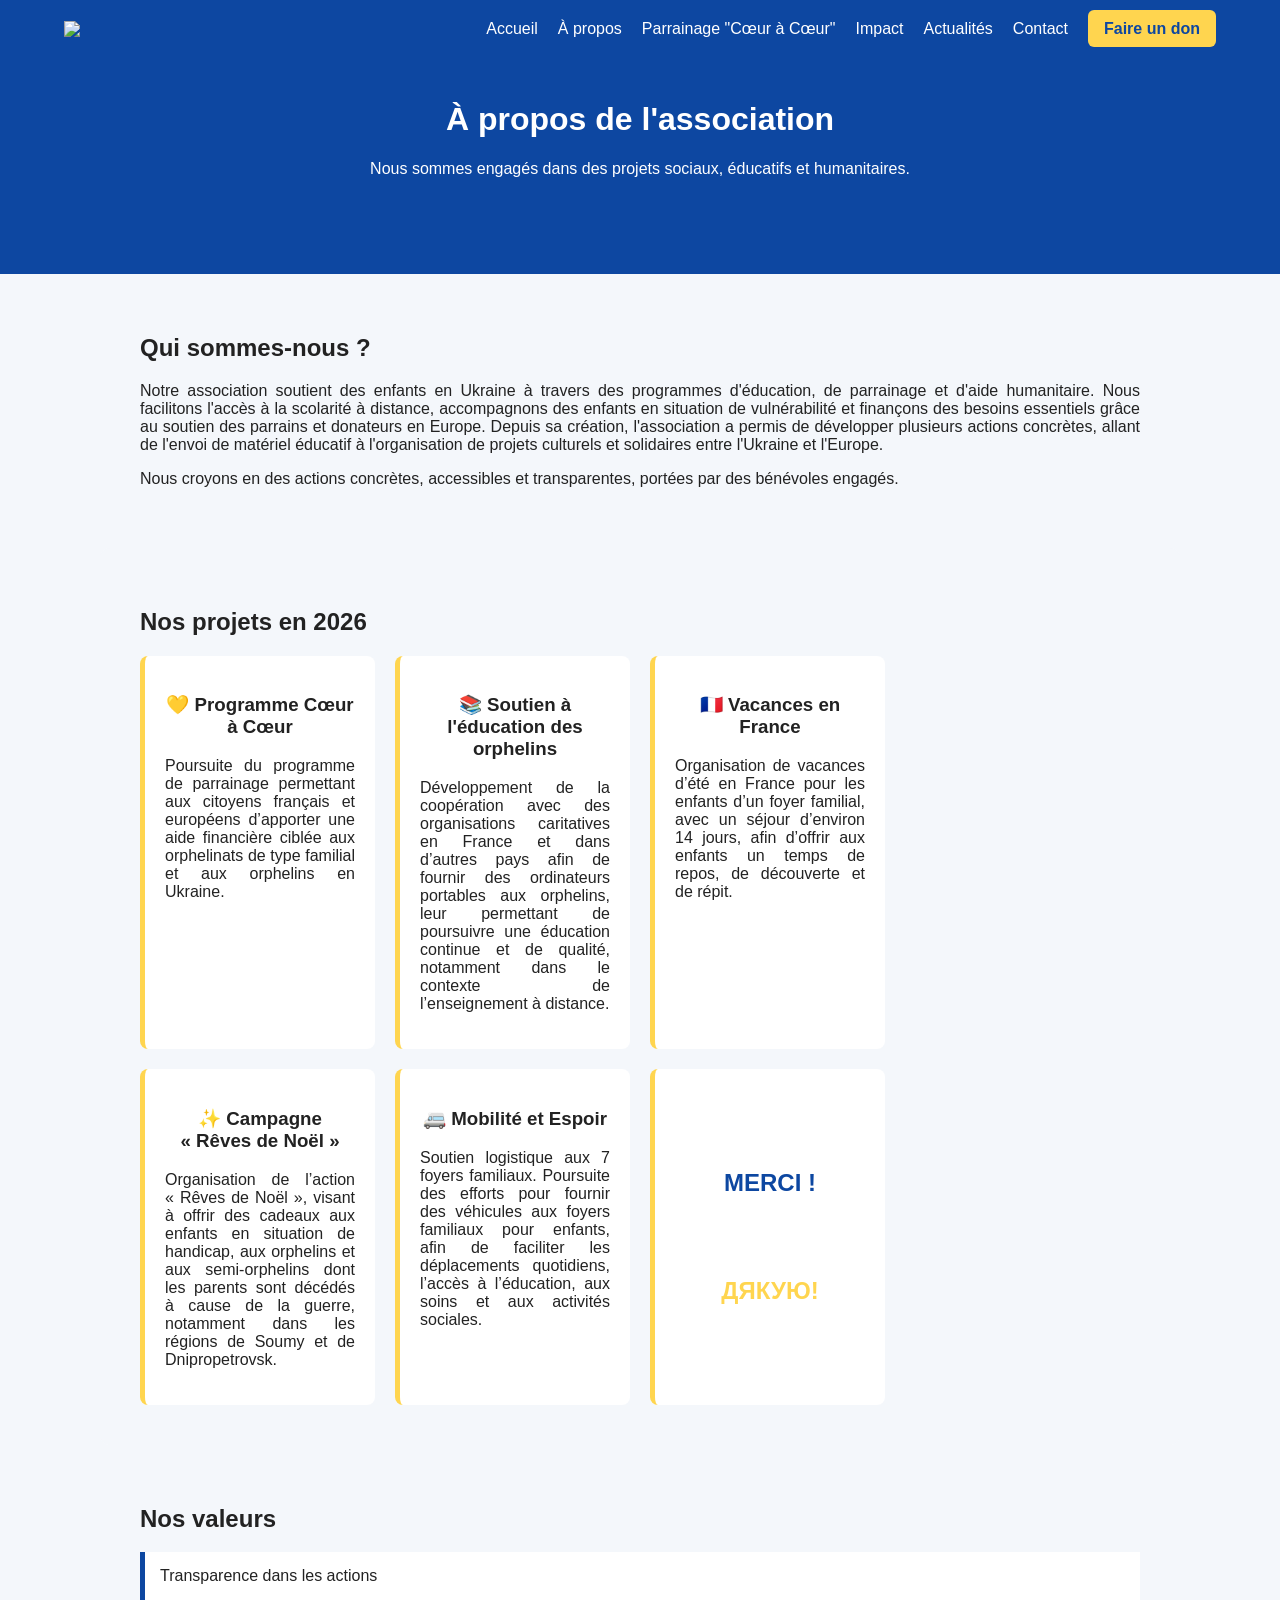
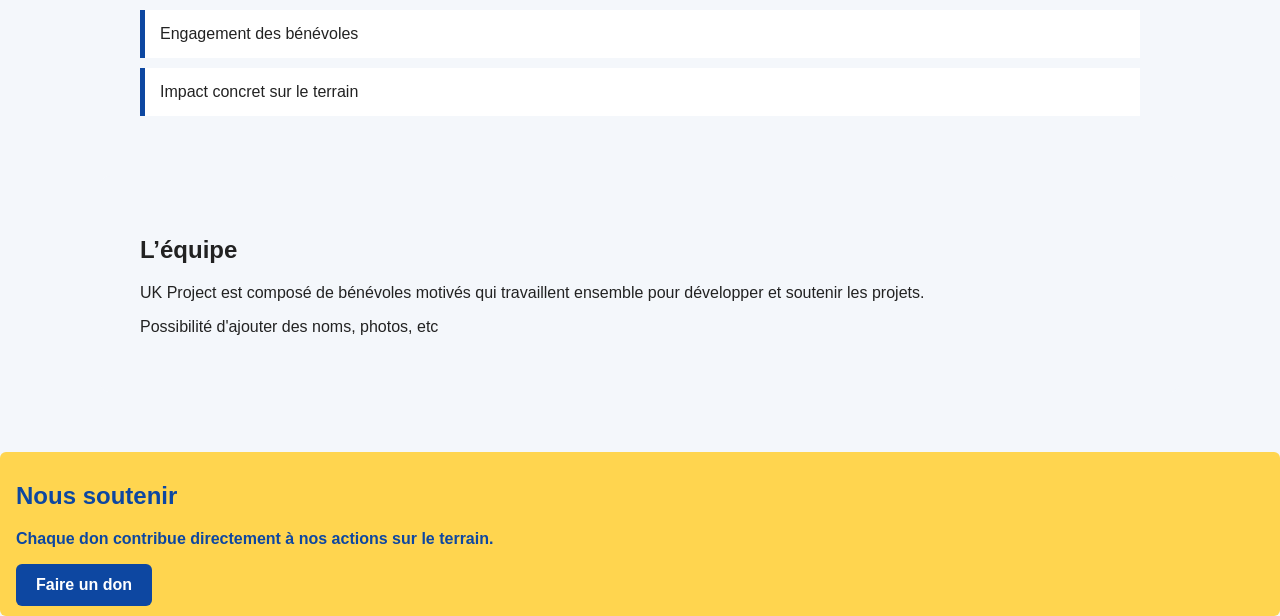
==== Nous.html @ 9c6bb4b1 "Update Nous.html" ====
<!DOCTYPE html>
<html lang="fr">

<head>
    <meta charset="UTF-8">
    <meta name="viewport" content="width=device-width, initial-scale=1.0">

    <title>Soutenez les Orphelins Ukrainiens</title>

    <link rel="stylesheet" href="styleuk.css">

    <style>
        .section p {
            text-align: justify;
        }
        .grid h3 {
            text-align: center;
        }
        .box h1 {
            text-align: center;
            margin-top: 42%;
        }
        .box h1:first-of-type {
            color: #0d47a1;
        }
        .box h1:last-of-type {
            color: #ffd54f;
        }
        
    </style>
</head>

<body>

<nav class="navbar">
        <div class="nav-container">

            <div class="logo">
                <img src="site/logo.png">
            </div>

            <ul class="nav-links">
                <li><a href="Accueil.html">Accueil</a></li>
                <li><a href="Nous.html">À propos</a></li>
                <li><a href="Projects.html">Parrainage "Cœur à Cœur"</a></li>
                <li><a href="Impact.html">Impact</a></li>
                <li><a href="actu.html">Actualités</a></li>
                <li><a href="contact.html">Contact</a></li>
                <li><a href="https://www.helloasso.com/associations/soutenez-les-orphelins-ukrainiens/formulaires/1" class="cta">Faire un don</a></li>
            </ul>

        </div>
    </nav>

<header class="hero-about">

    <h1>À propos de l'association</h1>

    <p>
        Nous sommes engagés dans des projets sociaux, éducatifs et humanitaires.
    </p>

</header>

<section class="section">

    <h2>Qui sommes-nous ?</h2>

    <p>
        Notre association soutient des enfants en Ukraine à travers des programmes d'éducation, de parrainage et d'aide humanitaire. Nous facilitons l'accès à la scolarité à distance, accompagnons des enfants en situation de vulnérabilité et finançons des besoins essentiels grâce au soutien des parrains et donateurs en Europe. Depuis sa création, l'association a permis de développer plusieurs actions concrètes, allant de l'envoi de matériel éducatif à l'organisation de projets culturels et solidaires entre l'Ukraine et l'Europe.
    </p>

    <p>
        Nous croyons en des actions concrètes, accessibles et transparentes, portées par des bénévoles engagés.
    </p>

</section>

<section class="section highlight">

    <h2>Nos projets en 2026</h2>

    <div class="grid">

        <div class="box">
            <h3>💛 Programme Cœur à Cœur</h3>
            <p>Poursuite du programme de parrainage permettant aux citoyens français et européens d’apporter une aide financière ciblée aux orphelinats de type familial et aux orphelins en Ukraine.</p>
        </div>

        <div class="box">
            <h3>📚 Soutien à l'éducation des orphelins</h3>
            <p>Développement de la coopération avec des organisations caritatives en France et dans d’autres pays afin de fournir des ordinateurs portables aux orphelins, leur permettant de poursuivre une éducation continue et de qualité, notamment dans le contexte de l’enseignement à distance.</p>
        </div>

        <div class="box">
            <h3>🇫🇷 Vacances en France</h3>
            <p>Organisation de vacances d’été en France pour les enfants d’un foyer familial, avec un séjour d’environ 14 jours, afin d’offrir aux enfants un temps de repos, de découverte et de répit.</p>
        </div><br>
        <div class="box">
            <h3>✨ Campagne «&nbsp;Rêves de Noël&nbsp;»</h3>
            <p>Organisation de l’action «&nbsp;Rêves de Noël&nbsp;», visant à offrir des cadeaux aux enfants en situation de handicap, aux orphelins et aux semi-orphelins dont les parents sont décédés à cause de la guerre, notamment dans les régions de Soumy et de Dnipropetrovsk.</p>
        </div>
        <div class="box">
            <h3>🚐 Mobilité et Espoir</h3>
            <p>Soutien logistique aux 7 foyers familiaux. Poursuite des efforts pour fournir des véhicules aux foyers familiaux pour enfants, afin de faciliter les déplacements quotidiens, l’accès à l’éducation, aux soins et aux activités sociales.</p>
        </div>
        <div class="box">
            <h1>MERCI !</h1>
            <h1>ДЯКУЮ!</h1>
        </div>
    </div>

</section>

<section class="section">

    <h2>Nos valeurs</h2>

    <ul class="values">
        <li>Transparence dans les actions</li>
        <li>Engagement des bénévoles</li>
        <li>Impact concret sur le terrain</li>
    </ul>

</section>

<section class="section highlight">

    <h2>L’équipe</h2>

    <p>
        UK Project est composé de bénévoles motivés qui travaillent ensemble pour développer et soutenir les projets.
    </p>

    <p>
        Possibilité d'ajouter des noms, photos, etc
    </p>

</section>

<section class="cta">

    <h2>Nous soutenir</h2>

    <p>
        Chaque don contribue directement à nos actions sur le terrain.
    </p>

    <a href="https://www.helloasso.com/associations/soutenez-les-orphelins-ukrainiens/formulaires/1" class="btn">Faire un don</a>

</section>
    <script src="scriptuk.js"></script>
</body>
---- styleuk.css ----
body {
            margin: 0;
            font-family: Arial, sans-serif;
            background-color: #f4f7fb;
            color: #222;
        }

        .navbar {
            background-color: #0d47a1;
            padding: 15px 0;
            position: fixed;
            top: 0;
            left: 0;
            width: 100%;
            transition: transform 0.3s ease;
            z-index: 1000;
        }
        .navbar.hidden {
            transform: translateY(-100%);
        }
        .nav-container {
            width: 90%;
            margin: auto;
            display: flex;
            justify-content: space-between;
            align-items: center;
        }

        .logo {
            color: white;
            font-size: 24px;
            font-weight: bold;
        }

        .nav-links {
            list-style: none;
            display: flex;
            gap: 20px;
            margin: 0;
            padding: 0;
        }

        .nav-links a {
            text-decoration: none;
            color: white;
            transition: 0.3s;
        }

        .nav-links a:hover {
            color: #ffd54f;
            background-color: lightskyblue;
            padding: 15px;
        }

        .cta {
            background-color: #ffd54f;
            color: #0d47a1 !important;
            padding: 10px 16px;
            border-radius: 6px;
            font-weight: bold;
        }

        .hero {
            background: linear-gradient(
                rgba(13, 71, 161, 0.75),
                rgba(13, 71, 161, 0.75)
            ),
            /*url('https://images.unsplash.com/photo-1522202176988-66273c2fd55f')*/
            center/cover;

            color: white;
            text-align: center;
            padding: 100px 20px;
        }

        .hero h1 {
            font-size: 48px;
            margin-bottom: 20px;
        }

        .hero p {
            max-width: 700px;
            margin: auto;
            font-size: 18px;
        }

        .content {
            width: 90%;
            max-width: 1100px;
            margin: 60px auto;
        }

        .section-title {
            color: #0d47a1;
            margin-bottom: 30px;
        }

        .cards {
            display: grid;
            grid-template-columns: repeat(auto-fit, minmax(250px, 1fr));
            gap: 20px;
        }

        .card {
            background: white;
            padding: 25px;
            border-radius: 10px;
            border-top: 5px solid #ffd54f;
            box-shadow: 0 2px 8px rgba(0,0,0,0.08);
        }

        .card h3 {
            color: #0d47a1;
        }

        footer {
            background-color: #0d47a1;
            color: white;
            text-align: center;
            padding: 25px;
            margin-top: 60px;
        }

        .section {
    width: 90%;
    max-width: 1000px;
    margin: 60px auto;
}

.hero-about {
    background: #0d47a1;
    color: white;
    text-align: center;
    padding: 80px 20px;
}

.highlight {
    background-color: #f4f7fb;
    padding: 40px;
    border-radius: 10px;
}

.grid {
    display: grid;
    grid-template-columns: repeat(auto-fit, minmax(220px, 1fr));
    gap: 20px;
    margin-top: 20px;
}

.box {
    background: white;
    padding: 20px;
    border-left: 5px solid #ffd54f;
    border-radius: 8px;
}

.values {
    list-style: none;
    padding: 0;
}

.values li {
    background: white;
    margin: 10px 0;
    padding: 15px;
    border-left: 5px solid #0d47a1;
}

.btn {
    display: inline-block;
    background: #0d47a1;
    color: white;
    padding: 12px 20px;
    border-radius: 6px;
    text-decoration: none;
}
.logo img {
            height: 8vh;
            width: auto;
        }

@media (max-width: 768px) {

  .container {
    padding: 10px;
  }

  .grid {
    grid-template-columns: 1fr;
  }

  .logo {
    width: 80px;
    height: 80px;
  }

  h1 {
    font-size: 1.5rem;
  }

  p {
    font-size: 1rem;
  }
}

.navbar {
  display: flex;
  gap: 15px;
  align-items: center;
}

@media (max-width: 768px) {

  .navbar {
    overflow-x: auto;
    white-space: nowrap;
    flex-wrap: nowrap;

    -webkit-overflow-scrolling: touch;
    scrollbar-width: none; /* Firefox */
  }

  .navbar::-webkit-scrollbar {
    display: none; /* Chrome */
  }

  .navbar a {
    flex: 0 0 auto;
  }
}
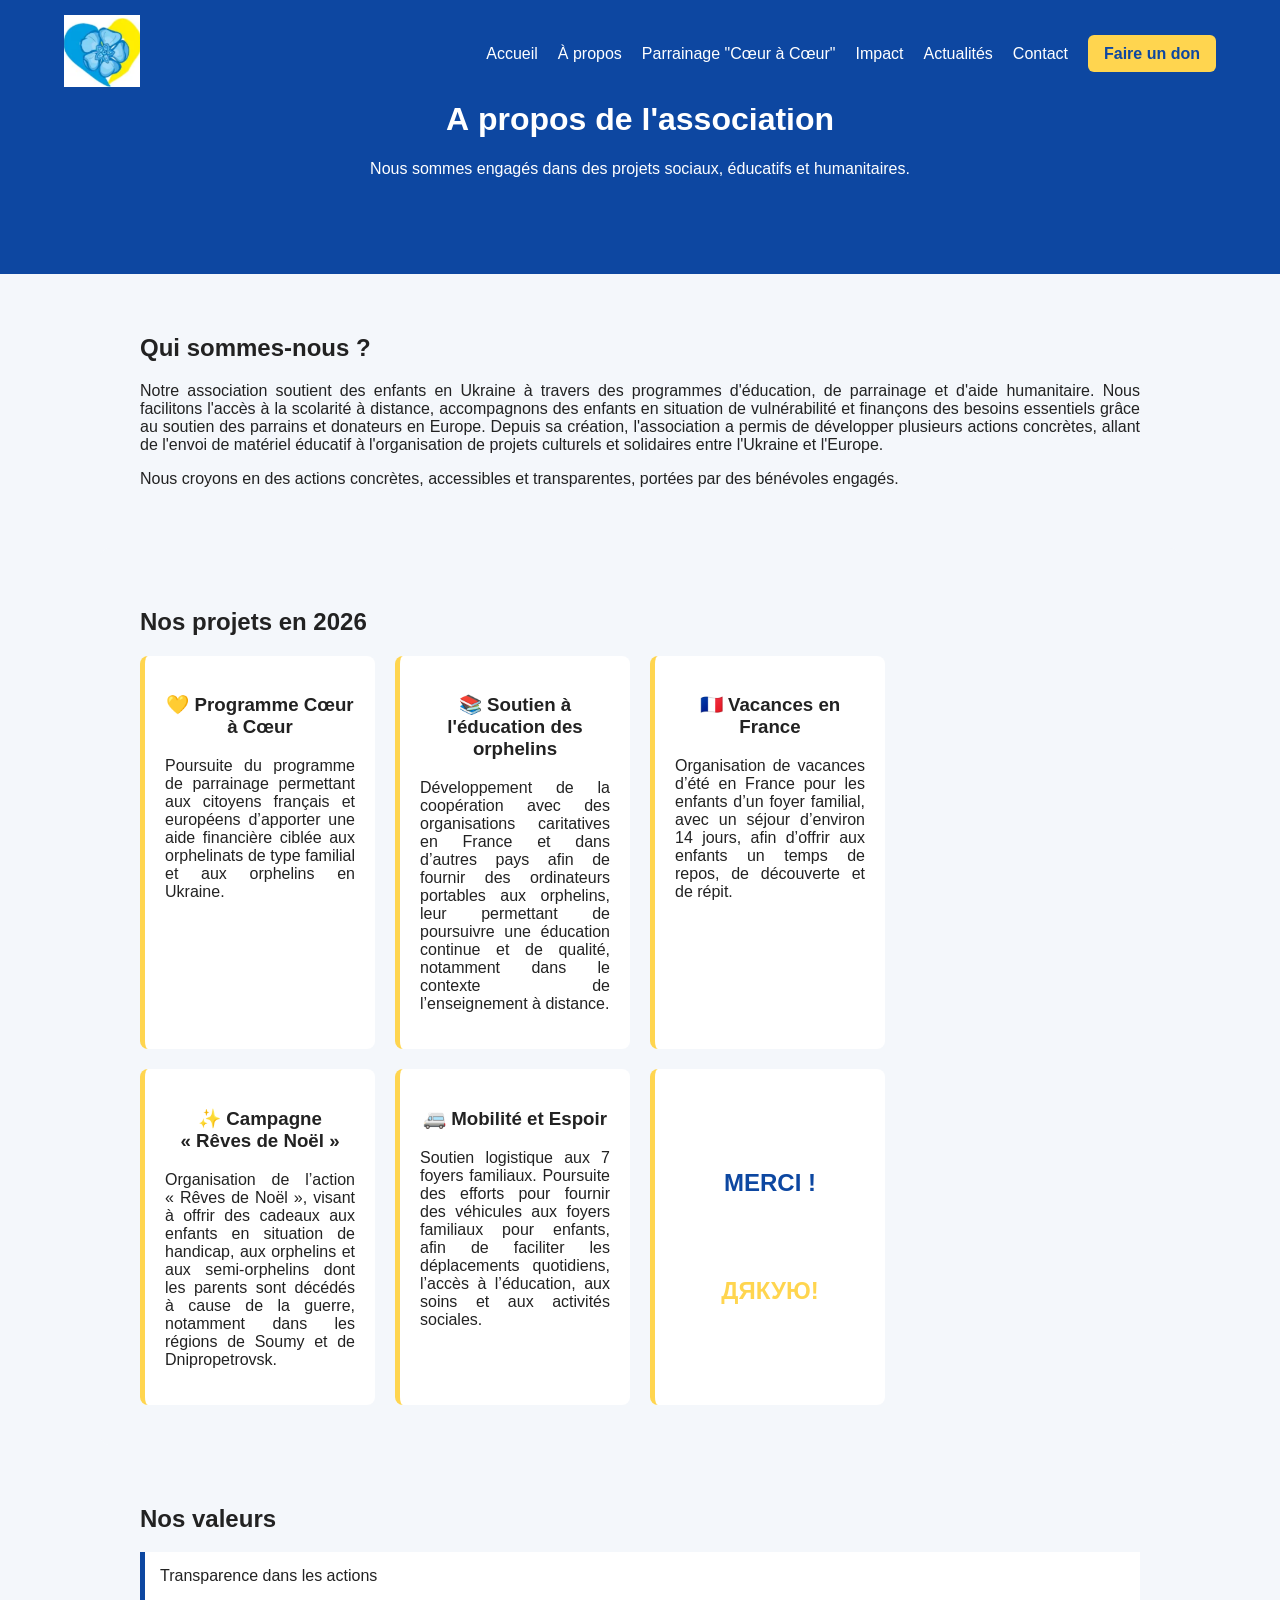
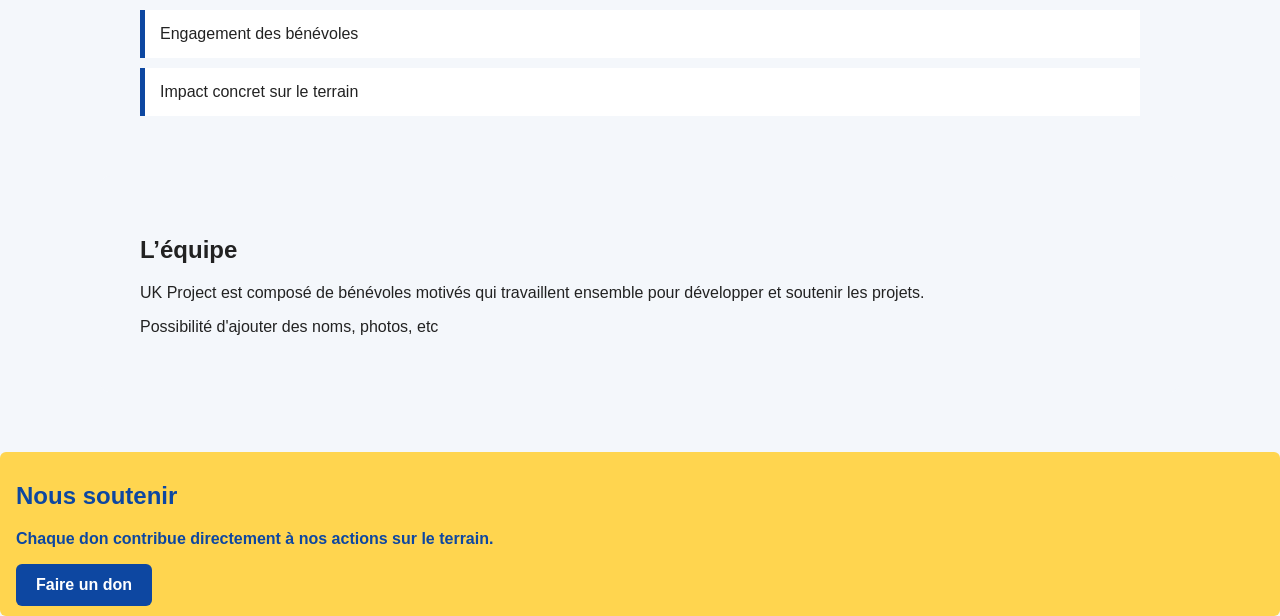
==== commit 2a607a90: "Update Nous.html" ====
--- a/Nous.html
+++ b/Nous.html
@@ -36,7 +36,7 @@
         <div class="nav-container">
 
             <div class="logo">
-                <img src="site/logo.png">
+                <img src="logo.png">
             </div>
 
             <ul class="nav-links">
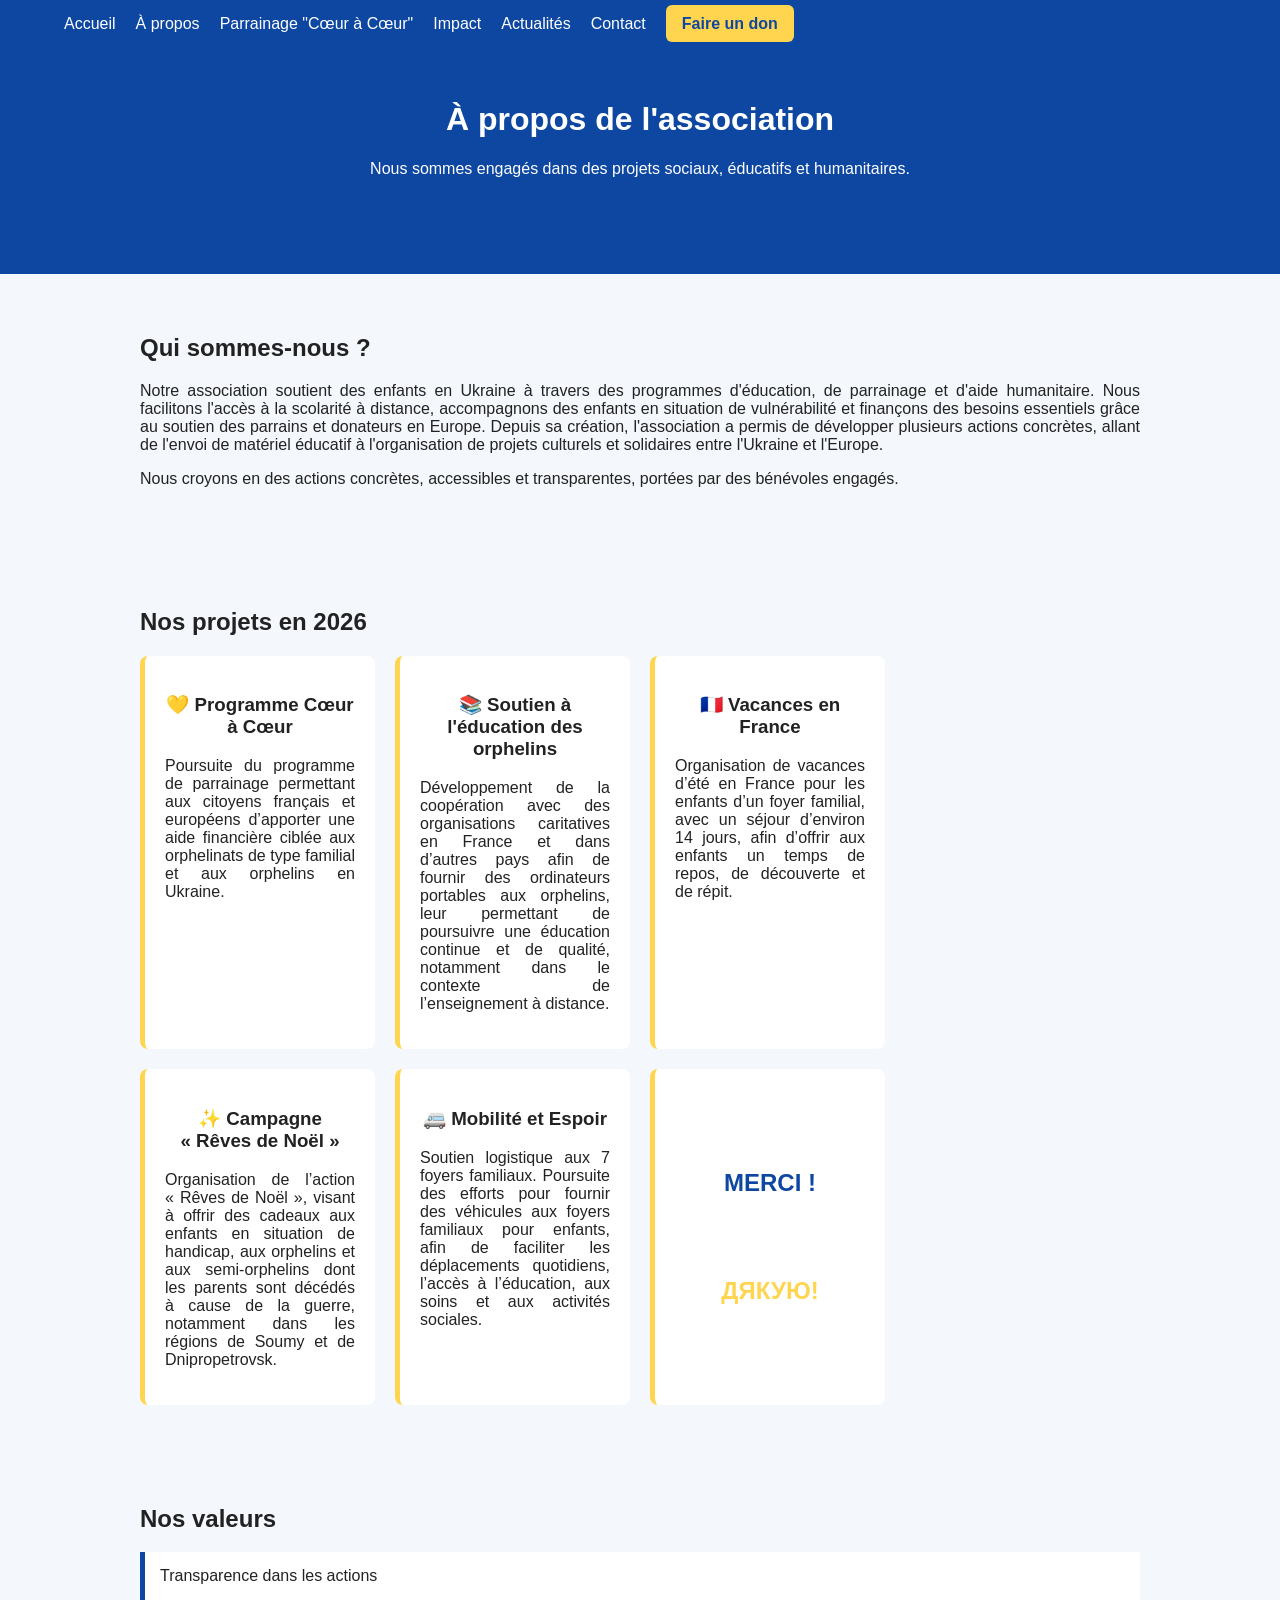
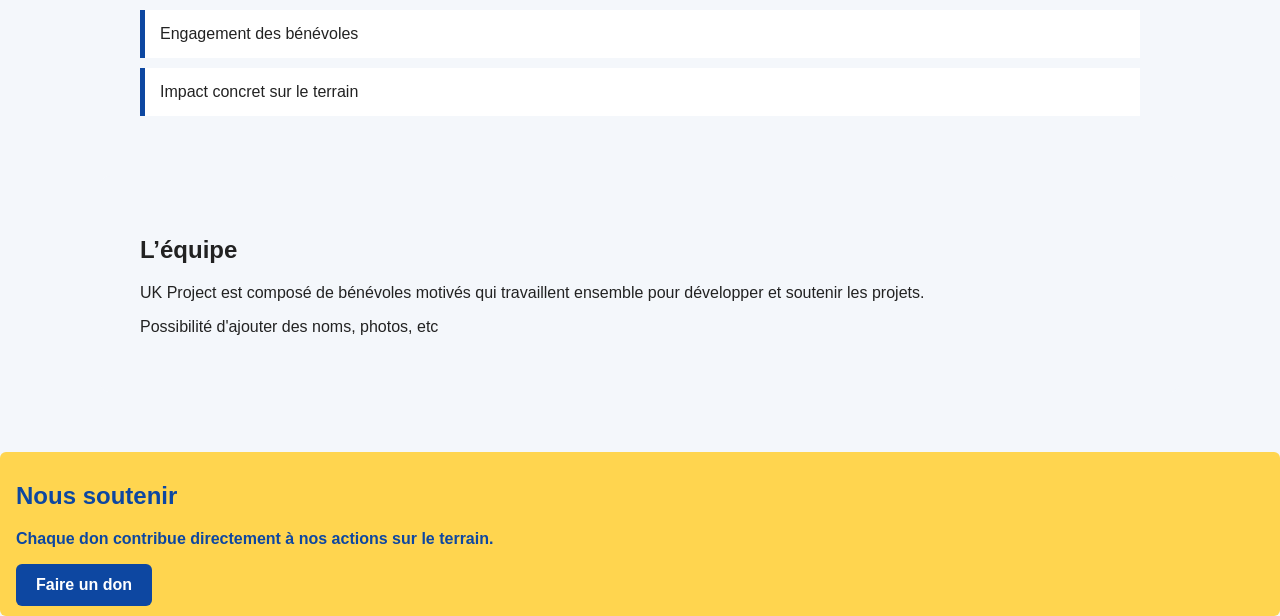
==== commit 58f6cdd8: "Update Nous.html" ====
--- a/Nous.html
+++ b/Nous.html
@@ -34,10 +34,6 @@
 
 <nav class="navbar">
         <div class="nav-container">
-
-            <div class="logo">
-                <img src="logo.png">
-            </div>
 
             <ul class="nav-links">
                 <li><a href="Accueil.html">Accueil</a></li>
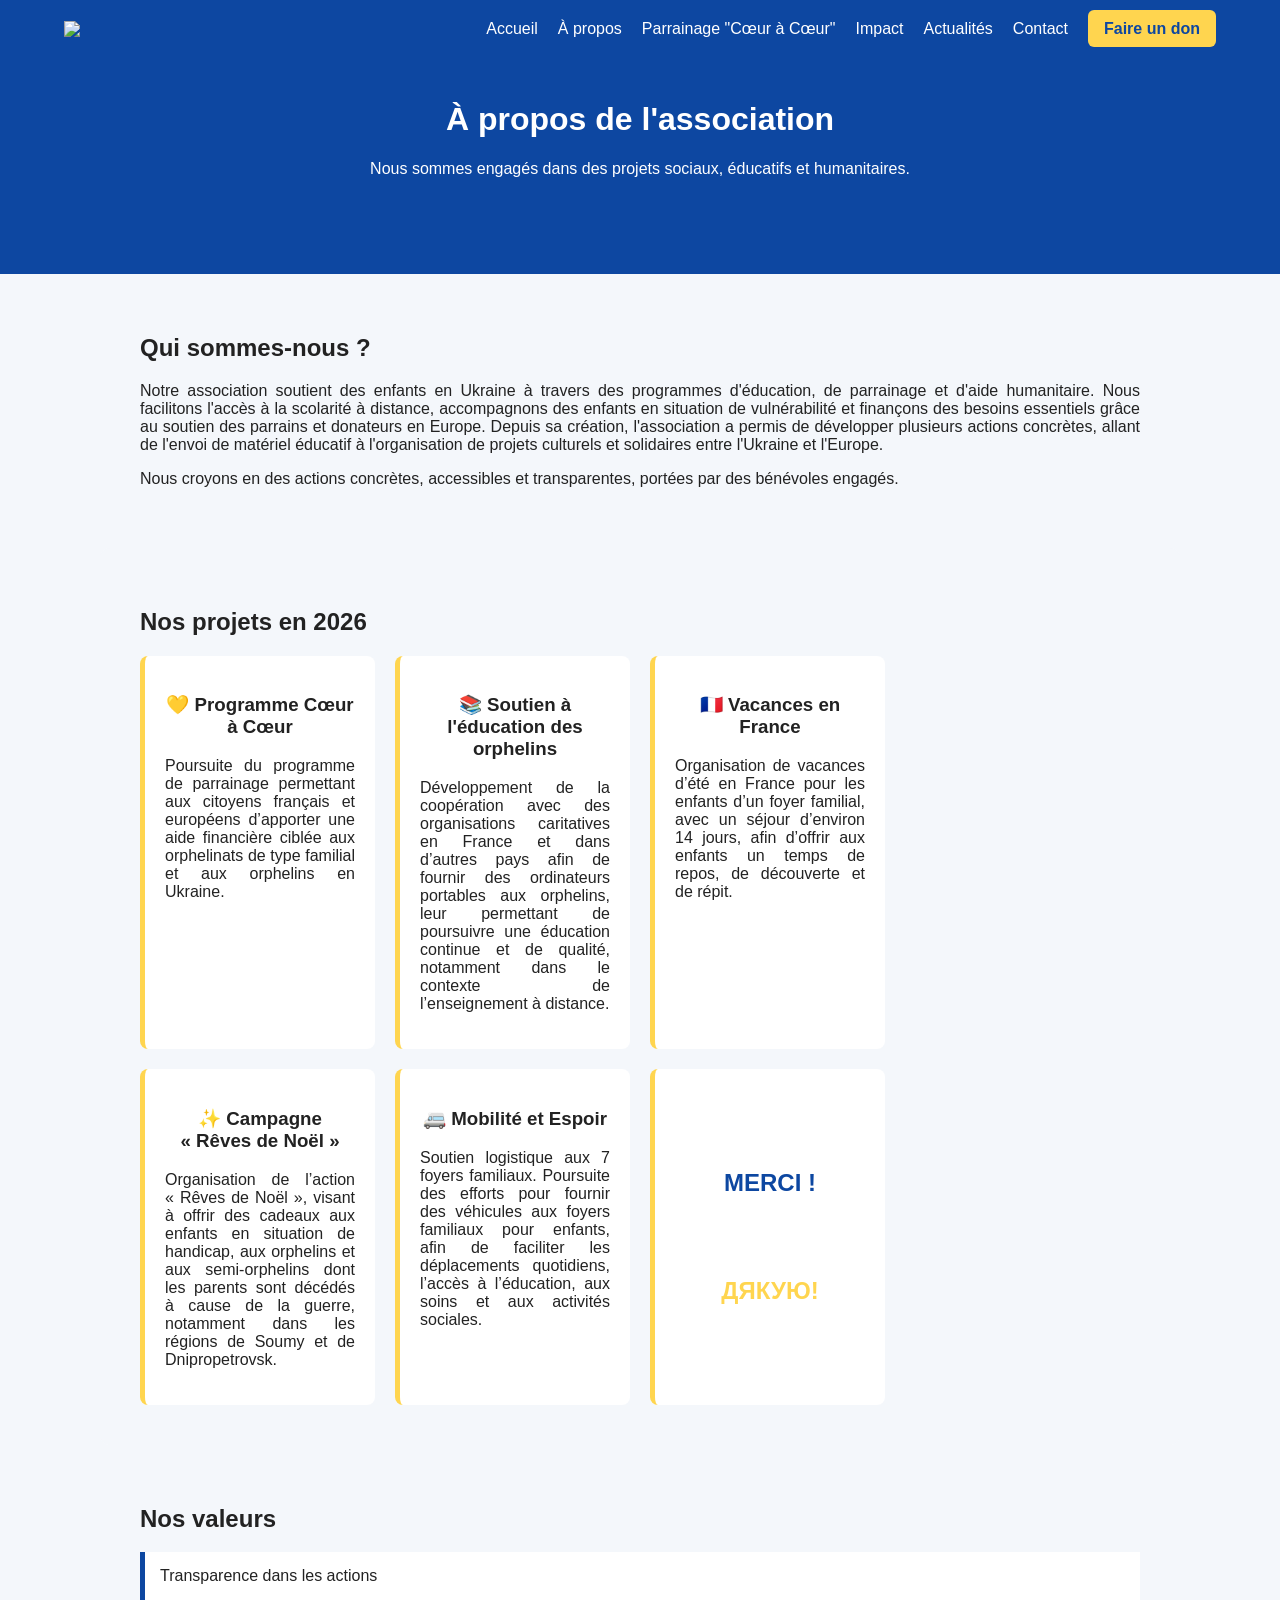
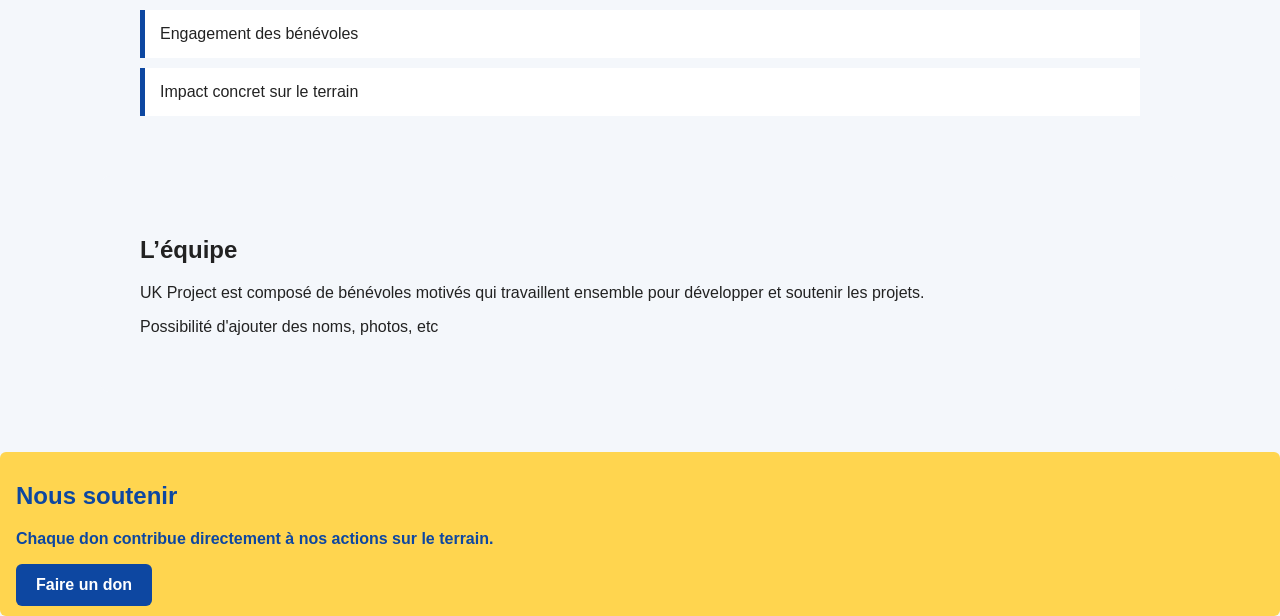
==== commit d0790e9f: "Update Nous.html" ====
--- a/Nous.html
+++ b/Nous.html
@@ -34,7 +34,9 @@
 
 <nav class="navbar">
         <div class="nav-container">
-
+            <div class="logo">
+                <img src="site/logo.png">
+            </div>
             <ul class="nav-links">
                 <li><a href="Accueil.html">Accueil</a></li>
                 <li><a href="Nous.html">À propos</a></li>
--- a/styleuk.css
+++ b/styleuk.css
@@ -189,11 +189,6 @@
     grid-template-columns: 1fr;
   }
 
-  .logo {
-    width: 80px;
-    height: 80px;
-  }
-
   h1 {
     font-size: 1.5rem;
   }
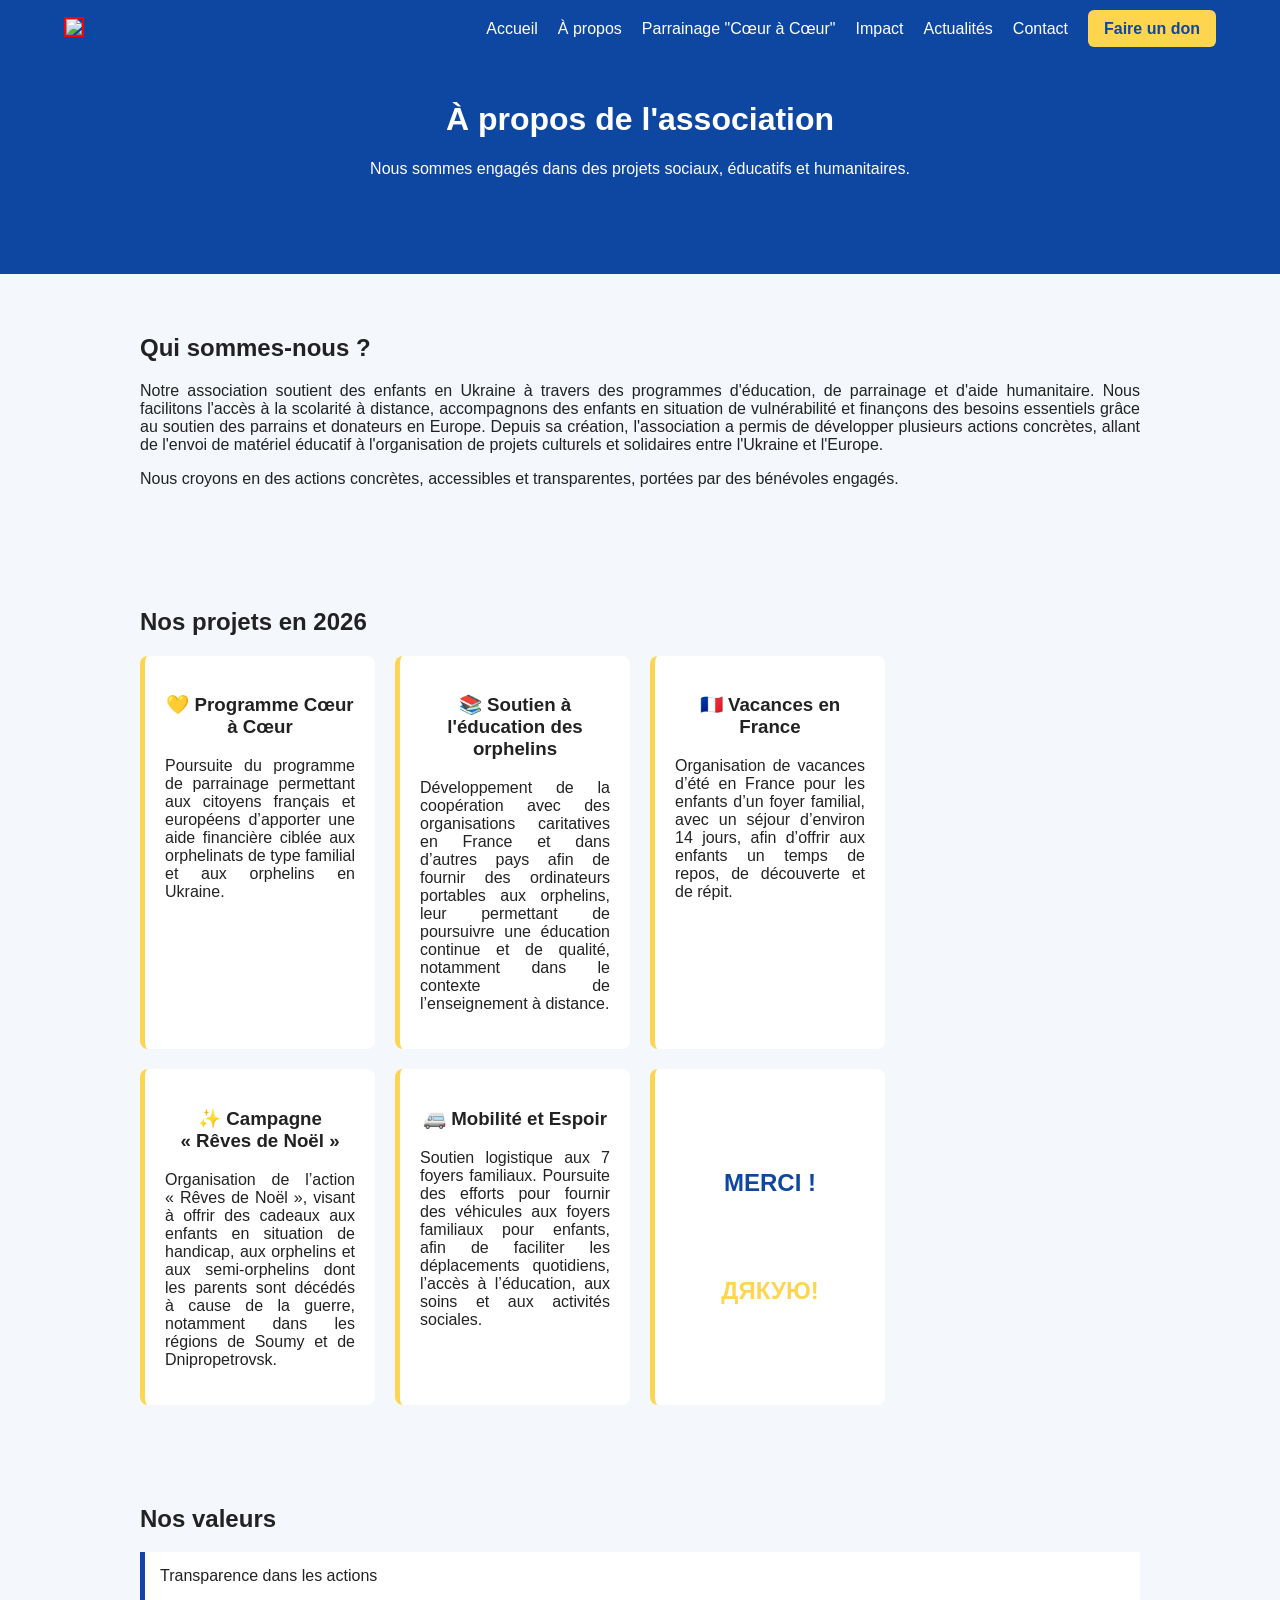
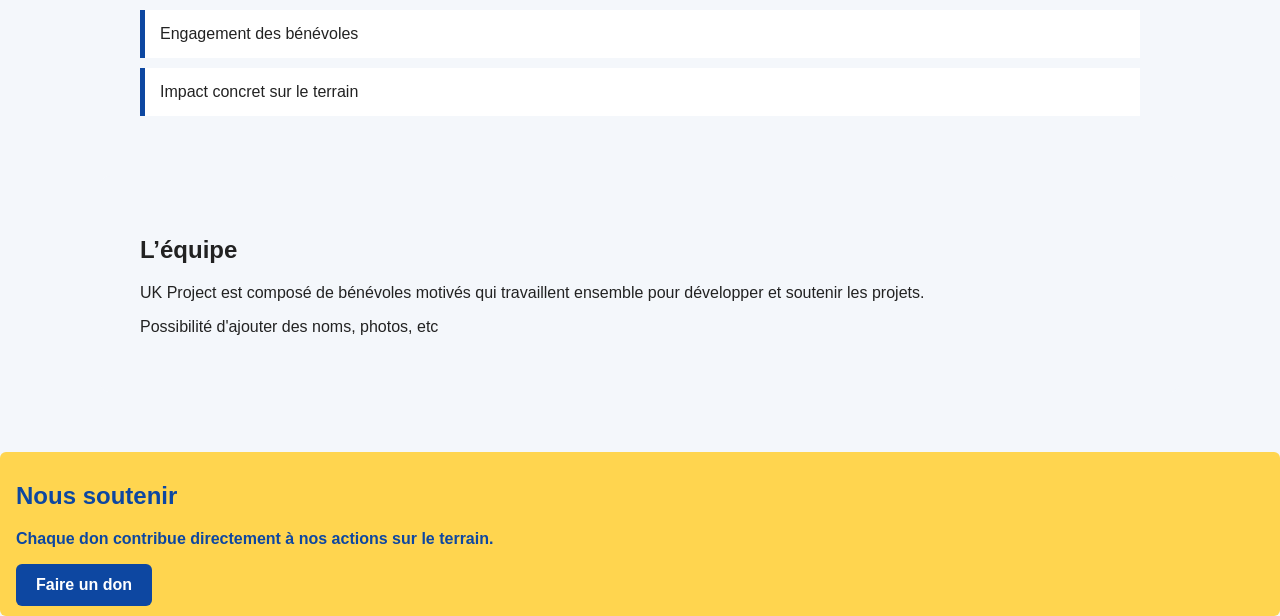
==== commit 111ad5e8: "Update Nous.html" ====
--- a/Nous.html
+++ b/Nous.html
@@ -35,7 +35,7 @@
 <nav class="navbar">
         <div class="nav-container">
             <div class="logo">
-                <img src="site/logo.png">
+                <img src="site/logo.png" style="height:100px; border:2px solid red;">
             </div>
             <ul class="nav-links">
                 <li><a href="Accueil.html">Accueil</a></li>
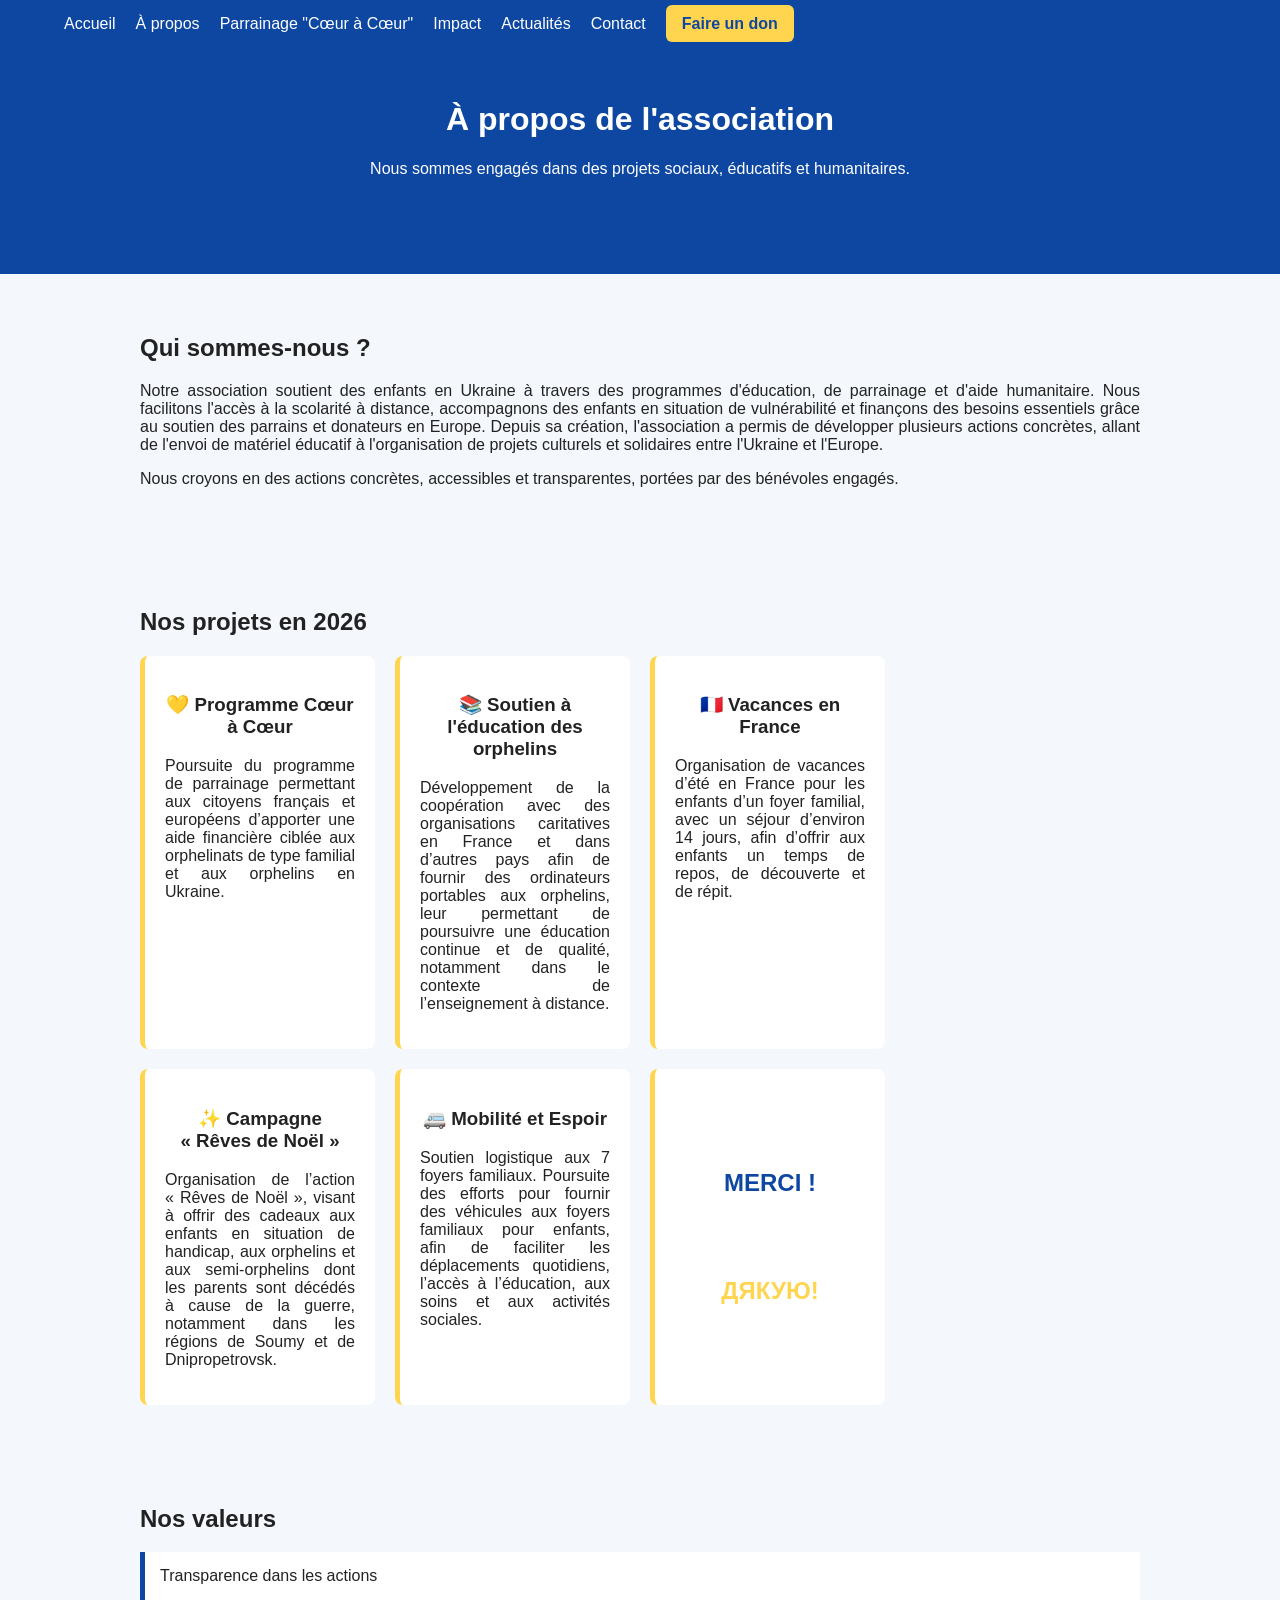
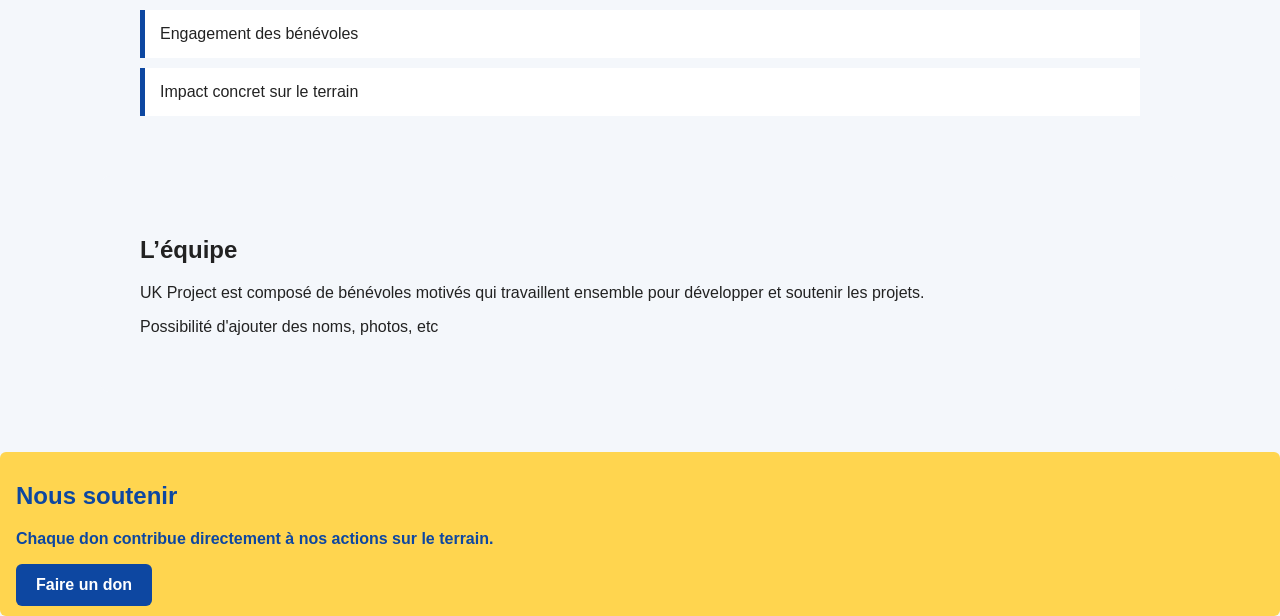
==== commit cacecfed: "Update Nous.html" ====
--- a/Nous.html
+++ b/Nous.html
@@ -34,9 +34,6 @@
 
 <nav class="navbar">
         <div class="nav-container">
-            <div class="logo">
-                <img src="site/logo.png" style="height:100px; border:2px solid red;">
-            </div>
             <ul class="nav-links">
                 <li><a href="Accueil.html">Accueil</a></li>
                 <li><a href="Nous.html">À propos</a></li>
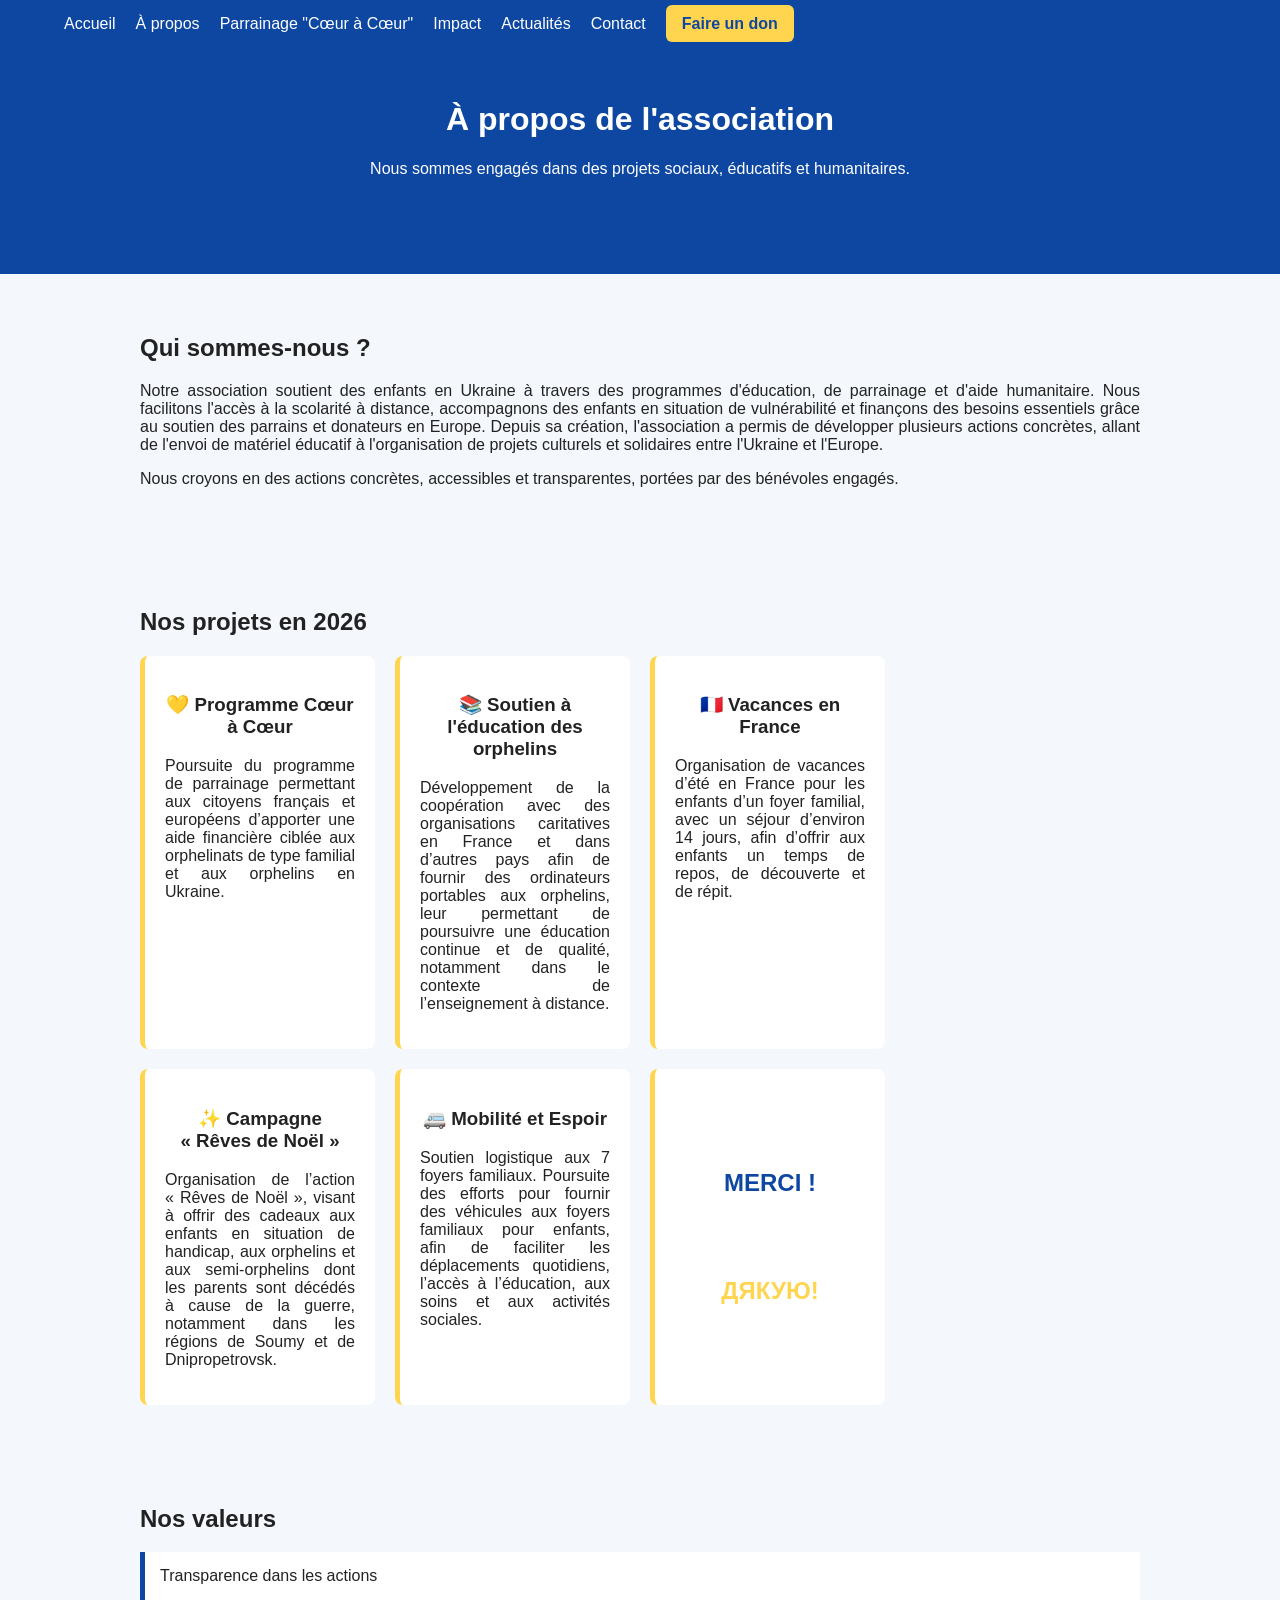
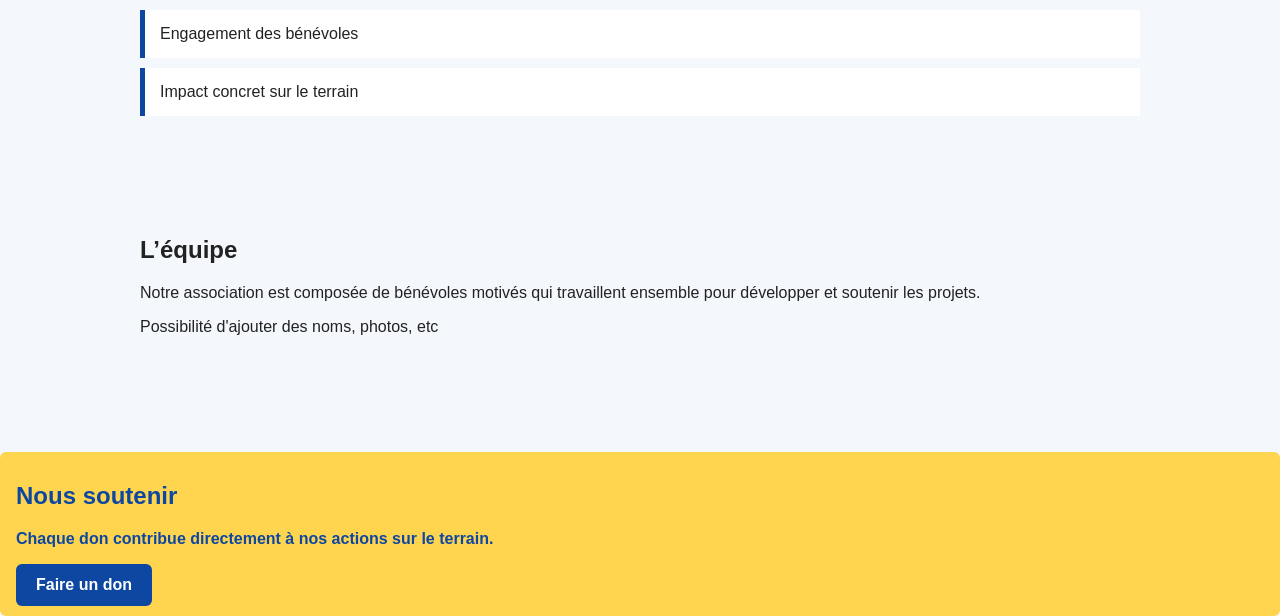
==== commit 423da020: "Update Nous.html" ====
--- a/Nous.html
+++ b/Nous.html
@@ -35,7 +35,7 @@
 <nav class="navbar">
         <div class="nav-container">
             <ul class="nav-links">
-                <li><a href="Accueil.html">Accueil</a></li>
+                <li><a href="index.html">Accueil</a></li>
                 <li><a href="Nous.html">À propos</a></li>
                 <li><a href="Projects.html">Parrainage "Cœur à Cœur"</a></li>
                 <li><a href="Impact.html">Impact</a></li>
@@ -124,7 +124,7 @@
     <h2>L’équipe</h2>
 
     <p>
-        UK Project est composé de bénévoles motivés qui travaillent ensemble pour développer et soutenir les projets.
+       Notre association est composée de bénévoles motivés qui travaillent ensemble pour développer et soutenir les projets.
     </p>
 
     <p>
